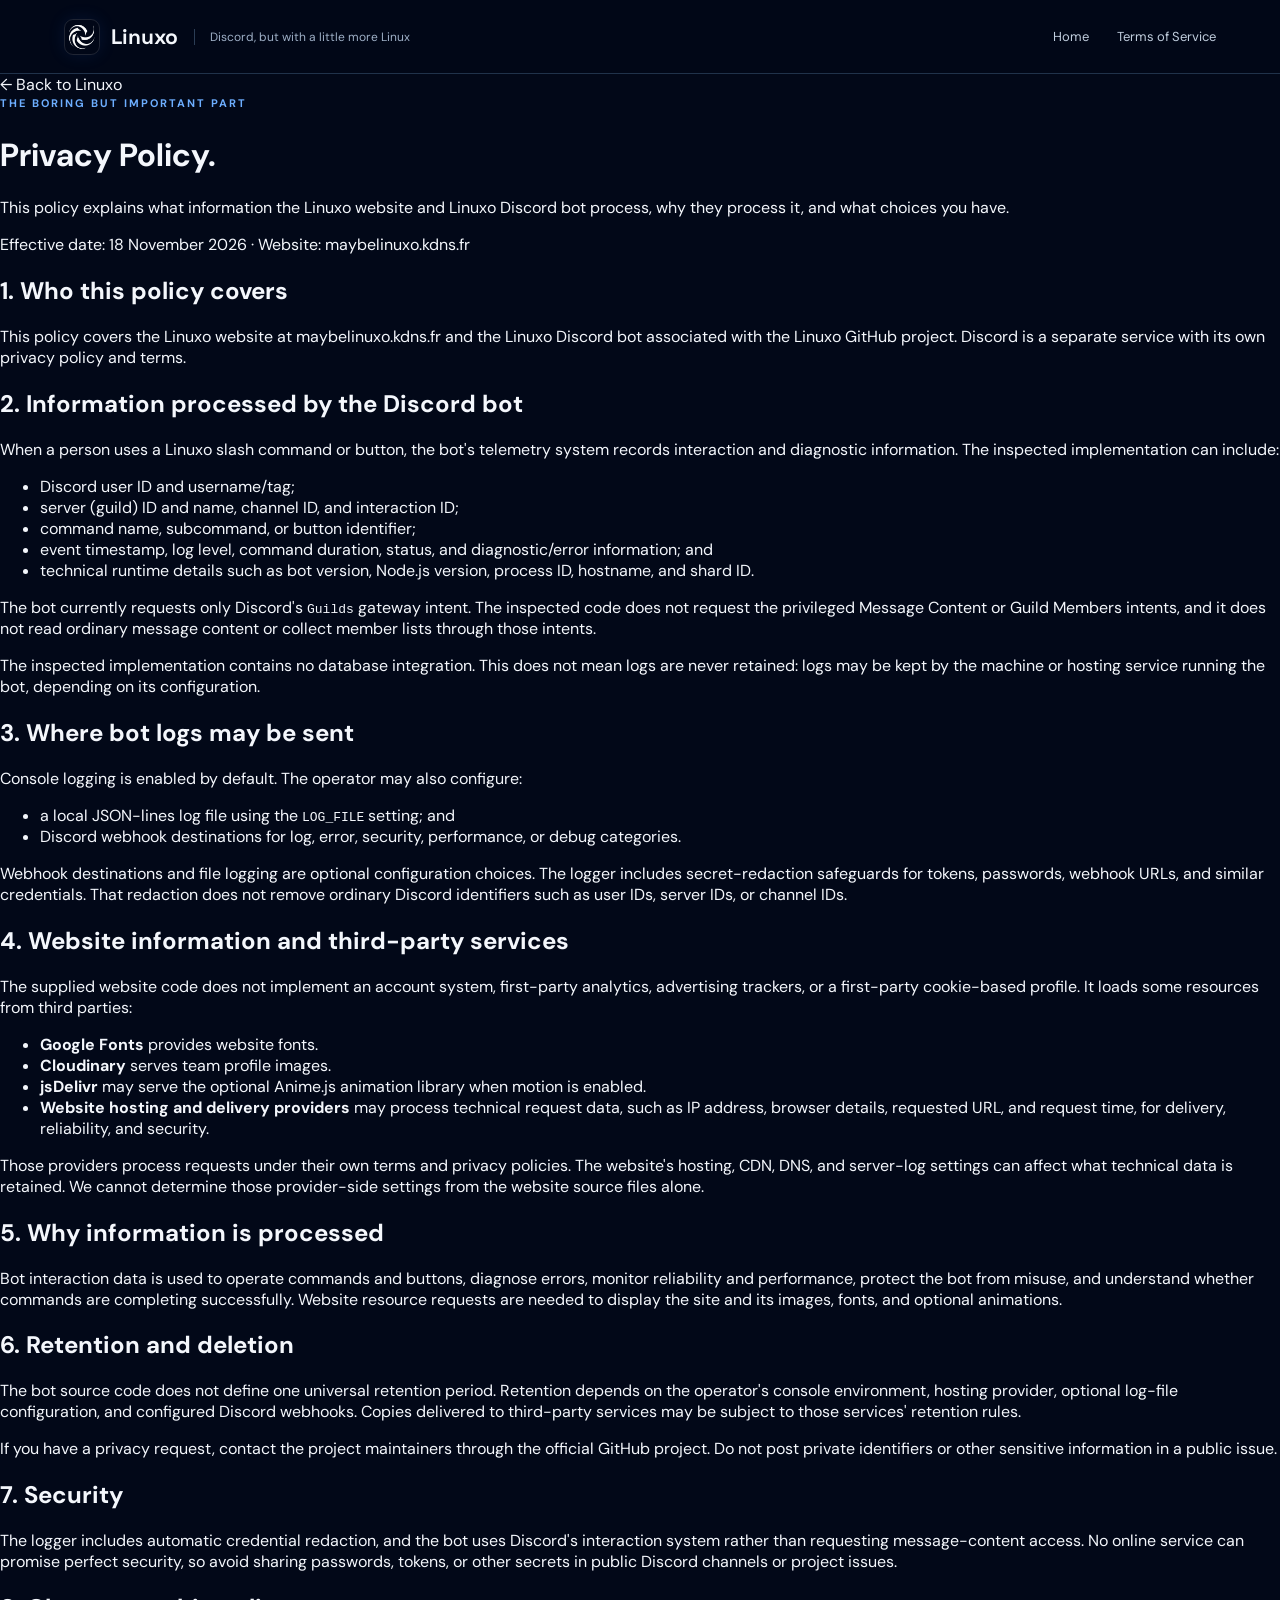
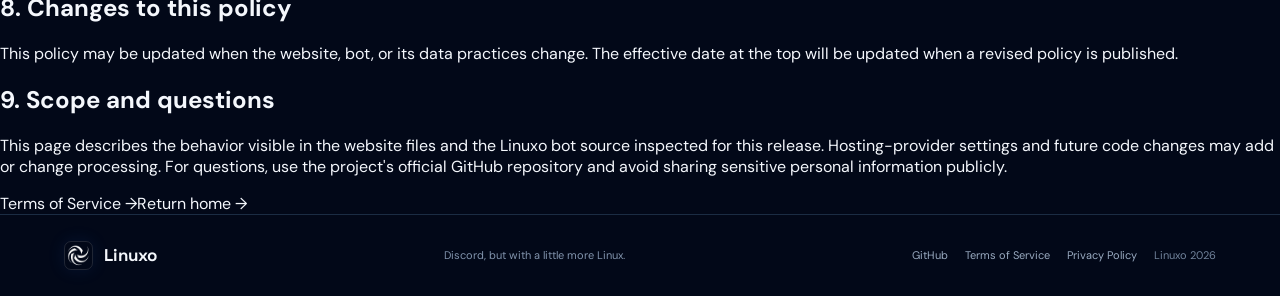
==== privacy.html @ 860e8ca4 "Update Linuxo website" ====
<!doctype html>
<html lang="en">
<head>
<meta charset="utf-8">
<meta name="viewport" content="width=device-width, initial-scale=1">
<meta name="theme-color" content="#020818">
<meta name="description" content="Privacy Policy for the Linuxo website and Discord bot.">
<title>Privacy Policy | Linuxo</title>
<link rel="preconnect" href="https://fonts.googleapis.com">
<link rel="preconnect" href="https://fonts.gstatic.com" crossorigin>
<link href="https://fonts.googleapis.com/css2?family=DM+Sans:wght@400;500;600;700&family=Space+Grotesk:wght@400;500;600;700&display=swap" rel="stylesheet">
<link rel="stylesheet" href="styles.css">
</head>
<body class="legal-body">
<header class="topbar">
 <a class="brand" href="index.html" aria-label="Linuxo home"><img class="brand-logo" src="linuxo-logo.png" alt=""><b>Linuxo</b><span class="tagline">Discord, but with a little more Linux</span></a>
 <nav aria-label="Main navigation"><a href="index.html">Home</a><a href="terms.html">Terms of Service</a></nav>
</header>
<main class="legal-main">
 <a class="legal-back" href="index.html">← Back to Linuxo</a>
 <p class="eyebrow">THE BORING BUT IMPORTANT PART</p>
 <h1>Privacy <span>Policy.</span></h1>
 <p class="legal-lead">This policy explains what information the Linuxo website and Linuxo Discord bot process, why they process it, and what choices you have.</p>
 <p class="legal-updated">Effective date: 18 November 2026 · Website: <a href="https://maybelinuxo.kdns.fr">maybelinuxo.kdns.fr</a></p>

 <section class="legal-section"><h2>1. Who this policy covers</h2><p>This policy covers the Linuxo website at maybelinuxo.kdns.fr and the Linuxo Discord bot associated with the <a href="https://github.com/Krishnadehariyareturns/Linuxo-Is-On" target="_blank" rel="noopener noreferrer">Linuxo GitHub project</a>. Discord is a separate service with its own privacy policy and terms.</p></section>
 <section class="legal-section"><h2>2. Information processed by the Discord bot</h2><p>When a person uses a Linuxo slash command or button, the bot's telemetry system records interaction and diagnostic information. The inspected implementation can include:</p><ul><li>Discord user ID and username/tag;</li><li>server (guild) ID and name, channel ID, and interaction ID;</li><li>command name, subcommand, or button identifier;</li><li>event timestamp, log level, command duration, status, and diagnostic/error information; and</li><li>technical runtime details such as bot version, Node.js version, process ID, hostname, and shard ID.</li></ul><p>The bot currently requests only Discord's <code>Guilds</code> gateway intent. The inspected code does not request the privileged Message Content or Guild Members intents, and it does not read ordinary message content or collect member lists through those intents.</p><p>The inspected implementation contains no database integration. This does not mean logs are never retained: logs may be kept by the machine or hosting service running the bot, depending on its configuration.</p></section>
 <section class="legal-section"><h2>3. Where bot logs may be sent</h2><p>Console logging is enabled by default. The operator may also configure:</p><ul><li>a local JSON-lines log file using the <code>LOG_FILE</code> setting; and</li><li>Discord webhook destinations for log, error, security, performance, or debug categories.</li></ul><p>Webhook destinations and file logging are optional configuration choices. The logger includes secret-redaction safeguards for tokens, passwords, webhook URLs, and similar credentials. That redaction does not remove ordinary Discord identifiers such as user IDs, server IDs, or channel IDs.</p></section>
 <section class="legal-section"><h2>4. Website information and third-party services</h2><p>The supplied website code does not implement an account system, first-party analytics, advertising trackers, or a first-party cookie-based profile. It loads some resources from third parties:</p><ul><li><strong>Google Fonts</strong> provides website fonts.</li><li><strong>Cloudinary</strong> serves team profile images.</li><li><strong>jsDelivr</strong> may serve the optional Anime.js animation library when motion is enabled.</li><li><strong>Website hosting and delivery providers</strong> may process technical request data, such as IP address, browser details, requested URL, and request time, for delivery, reliability, and security.</li></ul><p>Those providers process requests under their own terms and privacy policies. The website's hosting, CDN, DNS, and server-log settings can affect what technical data is retained. We cannot determine those provider-side settings from the website source files alone.</p></section>
 <section class="legal-section"><h2>5. Why information is processed</h2><p>Bot interaction data is used to operate commands and buttons, diagnose errors, monitor reliability and performance, protect the bot from misuse, and understand whether commands are completing successfully. Website resource requests are needed to display the site and its images, fonts, and optional animations.</p></section>
 <section class="legal-section"><h2>6. Retention and deletion</h2><p>The bot source code does not define one universal retention period. Retention depends on the operator's console environment, hosting provider, optional log-file configuration, and configured Discord webhooks. Copies delivered to third-party services may be subject to those services' retention rules.</p><p>If you have a privacy request, contact the project maintainers through the <a href="https://github.com/Krishnadehariyareturns/Linuxo-Is-On" target="_blank" rel="noopener noreferrer">official GitHub project</a>. Do not post private identifiers or other sensitive information in a public issue.</p></section>
 <section class="legal-section"><h2>7. Security</h2><p>The logger includes automatic credential redaction, and the bot uses Discord's interaction system rather than requesting message-content access. No online service can promise perfect security, so avoid sharing passwords, tokens, or other secrets in public Discord channels or project issues.</p></section>
 <section class="legal-section"><h2>8. Changes to this policy</h2><p>This policy may be updated when the website, bot, or its data practices change. The effective date at the top will be updated when a revised policy is published.</p></section>
 <section class="legal-section"><h2>9. Scope and questions</h2><p>This page describes the behavior visible in the website files and the Linuxo bot source inspected for this release. Hosting-provider settings and future code changes may add or change processing. For questions, use the project's official GitHub repository and avoid sharing sensitive personal information publicly.</p></section>
 <div class="legal-footer"><a href="terms.html">Terms of Service →</a><a href="index.html">Return home →</a></div>
</main>
<footer class="site-footer"><a class="footer-brand" href="index.html"><img class="brand-logo footer-logo" src="linuxo-logo.png" alt=""><b>Linuxo</b></a><p>Discord, but with a little more Linux.</p><nav class="footer-links" aria-label="Footer links"><a href="https://github.com/Krishnadehariyareturns/Linuxo-Is-On" target="_blank" rel="noopener noreferrer">GitHub</a><a href="terms.html">Terms of Service</a><a href="privacy.html">Privacy Policy</a><span class="copyright">Linuxo 2026</span></nav></footer>
</body>
</html>
---- styles.css ----
*{box-sizing:border-box}
:root{--bg:#020818;--surface:#0a1728;--blue:#3988ff;--text:#f4f7fc;--muted:#a9b9ce;--line:#1c3049;--font:'DM Sans',sans-serif;--display:'Space Grotesk',sans-serif;--serif:'Cormorant Garamond',serif}
html{scroll-behavior:smooth;scroll-padding-top:82px}
body{margin:0;background:var(--bg);color:var(--text);font-family:var(--font);overflow-x:hidden}
a{color:inherit;text-decoration:none}
.topbar{min-height:74px;display:flex;align-items:center;justify-content:space-between;gap:28px;padding:0 max(5%,calc((100% - 1240px)/2));border-bottom:1px solid #20324a;position:sticky;top:0;z-index:10;background:#020818f2;backdrop-filter:blur(16px)}
.brand,.footer-brand{display:flex;align-items:center;gap:11px;white-space:nowrap}.brand b,.footer-brand b{font:700 21px var(--display)}.brand-logo{width:36px;height:36px;display:block;object-fit:cover;border-radius:9px;border:1px solid rgba(255,255,255,.12);box-shadow:0 0 18px rgba(50,132,255,.10)}.tagline{font-size:12px;color:#9eafc6;border-left:1px solid #2b3d55;padding-left:15px;margin-left:5px}
.topbar nav{display:flex;align-items:center;gap:28px}.topbar nav>a{font-size:13px;color:#c1cede;transition:color .2s}.topbar nav>a:hover,.topbar nav>a.active{color:#6eafff}.nav-join{border:1px solid #355d92;border-radius:8px;padding:10px 15px;color:#fff}.menu-toggle{display:none}
.hero{width:min(1240px,90%);margin:auto;min-height:480px;padding:48px 0 40px;display:grid;grid-template-columns:1.02fr .98fr;align-items:center;gap:30px;border-bottom:1px solid var(--line)}.hero-copy{position:relative;z-index:1}.eyebrow{color:#6daeff;font-weight:700;font-size:11px;letter-spacing:2px;line-height:1.6;margin:0 0 14px}.hero h1{font:700 clamp(42px,5.1vw,66px)/1.04 var(--display);letter-spacing:-2.4px;margin:0}.serif-accent{font-family:var(--serif);font-style:italic;font-weight:600;letter-spacing:-.045em;font-size:1.08em}.hero h1 span,.developer-head h2 span,.faq h2 span{color:#4a94ff}.intro{font-size:16px;line-height:1.75;color:#b6c5d9;max-width:510px;margin:20px 0 28px}.actions{display:flex;gap:12px;align-items:center;flex-wrap:wrap}.btn{min-height:46px;display:inline-flex;align-items:center;justify-content:center;gap:15px;padding:0 18px;border-radius:8px;font-size:13px;font-weight:700;transition:background .2s,border-color .2s,transform .2s}.btn:hover{transform:translateY(-2px);outline:1px solid var(--blue);outline-offset:2px;box-shadow:0 0 0 4px rgba(57,136,255,.12),0 0 22px rgba(57,136,255,.12)}.primary{background:#2676e8;color:#fff;border:1px solid #3988ff}.primary:hover{background:#3988ff;border-color:#78b3ff}.secondary{border:1px solid #344a65;color:#e2eaf5;background:#0b1727}.secondary:hover{border-color:#3988ff}.hero-visual{min-width:0;display:grid;place-items:center;overflow:hidden}.hero-art{display:block;width:100%;max-width:540px;height:auto;object-fit:contain;mix-blend-mode:screen;-webkit-mask-image:radial-gradient(ellipse at center,#000 88%,rgba(0,0,0,.94) 93%,transparent 100%);mask-image:radial-gradient(ellipse at center,#000 88%,rgba(0,0,0,.94) 93%,transparent 100%)}
.feature-strip{width:min(1240px,90%);margin:auto;display:grid;grid-template-columns:repeat(4,minmax(0,1fr));padding:34px 0 39px;border-bottom:1px solid var(--line)}.feature{padding:8px 24px 8px 20px;border-left:1px solid #23364e}.feature:first-child{border-left:0;padding-left:0}.feature-number{font:600 11px var(--display);letter-spacing:1.5px;color:#609bea}.feature h3{font:600 17px var(--display);margin:13px 0 9px}.feature p{font-size:13px;line-height:1.7;color:var(--muted);margin:0;max-width:245px}
.section-wrap{width:min(1120px,88%);margin:auto}.developers{padding:68px 0 72px}.developer-head{display:flex;justify-content:space-between;align-items:flex-end;gap:30px;margin-bottom:28px}.developer-head .eyebrow{margin-bottom:8px}.developer-head h2,.faq h2{font:600 clamp(27px,3.3vw,38px)/1.15 var(--display);letter-spacing:-1.2px;margin:0}.developer-head>div>p:last-child{font-size:14px;color:var(--muted);line-height:1.7;max-width:630px;margin:12px 0 0}.text-link,.profile-link{font-size:12px;color:#8bbcff;white-space:nowrap}.text-link span{margin-left:7px}.dev-grid{display:grid;grid-template-columns:repeat(3,minmax(0,1fr));gap:18px;align-items:stretch}.dev-card{padding:24px 22px 22px;border:1px solid #233850;border-radius:12px;background:linear-gradient(145deg,#0b192b,#091423);min-height:260px;transition:border-color .2s,transform .2s}.dev-card:hover{transform:translateY(-3px);border-color:#3a6da9}.avatar{width:68px;height:68px;min-width:68px;border-radius:50%;object-fit:cover;object-position:center;display:block;border:2px solid #395778;margin:0 0 17px;aspect-ratio:1}.dev-card h3{font:600 17px var(--display);margin:0 0 4px}.role{color:#80b4ff;font-size:11px;margin:0 0 13px}.bio{font-size:12px;line-height:1.7;color:#b2c1d5;margin:0 0 19px}.profile-link{display:inline-block;white-space:normal}
.join{min-height:270px;padding:48px 5%;display:grid;place-items:center;text-align:center;border-top:1px solid var(--line);border-bottom:1px solid var(--line);background:linear-gradient(90deg,rgba(2,8,24,.48),rgba(2,8,24,.32) 50%,rgba(2,8,24,.48)),linear-gradient(0deg,rgba(2,8,24,.48),rgba(2,8,24,.2)),url("footer-landscape.webp") center center/cover no-repeat}.join-copy{max-width:680px}.join-copy .eyebrow{margin-bottom:10px}.join h2{font:600 clamp(30px,4vw,42px)/1.15 var(--display);letter-spacing:-1.4px;margin:0}.join-copy>p:not(.eyebrow){font-size:14px;line-height:1.7;color:#b5c5d9;margin:13px 0 22px}.faq{display:grid;grid-template-columns:1fr 1fr;gap:40px;align-items:center;padding-top:48px;padding-bottom:48px}.faq .eyebrow{margin-bottom:9px}.faq>p{font-size:13px;line-height:1.8;color:var(--muted);margin:0}
.site-footer{min-height:82px;display:flex;align-items:center;justify-content:space-between;gap:18px;padding:17px max(5%,calc((100% - 1240px)/2));border-top:1px solid #1b2c43}.site-footer .footer-brand b{font-size:17px}.footer-logo{width:29px;height:29px;border-radius:7px}.site-footer>p{font-size:11px;color:#8294ad}.footer-links{display:flex;align-items:center;justify-content:flex-end;flex-wrap:wrap;gap:17px}.footer-links a,.footer-unavailable,.copyright{font-size:11px;color:#9aabc1;white-space:nowrap}.footer-links a{transition:color .2s,text-shadow .2s}.footer-links a:hover{color:#fff;text-shadow:0 0 12px rgba(57,136,255,.55)}.footer-unavailable{color:#64748b;cursor:default}.copyright{color:#71839b}
.reveal{opacity:0;transform:translateY(12px);transition:opacity .55s ease,transform .55s ease}.reveal.visible{opacity:1;transform:translateY(0)}
@media(max-width:900px){.topbar{padding-inline:5%}.tagline{display:none}.topbar nav{gap:18px}.hero{width:90%;min-height:420px;gap:10px}.hero h1{font-size:clamp(40px,5.5vw,54px)}.hero-art{width:110%}.feature{padding-right:14px;padding-left:15px}.dev-grid{grid-template-columns:repeat(2,minmax(0,1fr))}.dev-card{min-height:250px}.section-wrap{width:90%}}
@media(max-width:620px){.topbar{height:65px;min-height:65px;padding:0 5%}.brand b{font-size:19px}.brand-mark{width:31px;height:31px}.menu-toggle{display:flex;flex-direction:column;gap:5px;background:transparent;border:1px solid #2b3f59;border-radius:7px;padding:9px}.menu-toggle i{width:18px;height:2px;background:#d8e6f8;display:block}.topbar nav{display:none;position:absolute;left:0;right:0;top:64px;background:#020818fb;padding:10px 5% 18px;align-items:stretch;gap:0;border-bottom:1px solid #243a55}.topbar nav.open{display:flex;flex-direction:column}.topbar nav>a{padding:13px 0;border-bottom:1px solid #1a2b41}.topbar nav>a.active:after{display:none}.nav-join{text-align:center;margin-top:12px;padding:12px}.hero{width:88%;grid-template-columns:1fr;padding:44px 0 25px;gap:0}.hero h1{font-size:clamp(39px,10vw,52px);letter-spacing:-1.8px}.intro{font-size:14px;line-height:1.7;margin:16px 0 22px}.actions{gap:9px}.btn{font-size:12px;min-height:44px;padding:0 14px}.hero-visual{margin-top:12px;max-height:300px}.hero-art{width:100%;max-width:390px}.feature-strip{width:88%;grid-template-columns:1fr 1fr;padding:22px 0 28px;gap:0}.feature{padding:14px 12px;border-left:1px solid #23364e;border-top:1px solid #23364e}.feature:nth-child(odd){border-left:0;padding-left:0}.feature:nth-child(-n+2){border-top:0}.feature h3{font-size:14px;margin:10px 0 7px}.feature p{font-size:11px;line-height:1.65}.developers{padding:45px 0}.developer-head{align-items:flex-start;flex-direction:column;gap:17px;margin-bottom:22px}.developer-head h2,.faq h2{font-size:29px}.developer-head>div>p:last-child{font-size:12px}.dev-grid{gap:10px}.dev-card{padding:16px 13px;min-height:250px}.avatar{width:56px;height:56px;min-width:56px;margin-bottom:13px}.dev-card h3{font-size:15px}.role{font-size:10px;margin-bottom:10px}.bio{font-size:11px;line-height:1.65}.join{min-height:230px;padding:38px 6%;background-position:center,center,left center}.join h2{font-size:30px}.join-copy>p:not(.eyebrow){font-size:12px}.faq{grid-template-columns:1fr;gap:13px;padding-top:37px;padding-bottom:37px}footer{padding:16px 5%;flex-wrap:wrap;gap:12px}footer>p{display:none}footer>div{gap:15px}footer>div a{font-size:11px}}
@media(max-width:620px){.dev-grid{grid-template-columns:1fr}.dev-card{min-height:0}.avatar{width:60px;height:60px;min-width:60px}}
@media(max-width:360px){.dev-grid{grid-template-columns:1fr}.dev-card{min-height:235px}.actions .btn{flex:1}.feature h3{font-size:13px}}
@media(prefers-reduced-motion:reduce){*,*::before,*::after{animation-duration:.01ms!important;transition-duration:.01ms!important;scroll-behavior:auto!important}.reveal{opacity:1;transform:none}}

/* Subtle Linear-inspired motion and interaction polish */
.hero{position:relative}
.hero:before{content:"";position:absolute;inset:4% 0 8% 8%;pointer-events:none;background:radial-gradient(ellipse at 72% 48%,rgba(36,112,230,.12),transparent 56%);filter:blur(24px);opacity:.8;animation:ambient-drift 9s ease-in-out infinite alternate}
.hero-copy,.hero-visual{will-change:opacity,transform}
.reveal{transition:opacity .72s cubic-bezier(.2,.7,.2,1),transform .72s cubic-bezier(.2,.7,.2,1)}
.feature:nth-child(2){transition-delay:.08s}.feature:nth-child(3){transition-delay:.16s}.feature:nth-child(4){transition-delay:.24s}
.dev-card:nth-child(2){transition-delay:.08s}.dev-card:nth-child(3){transition-delay:.16s}.dev-card:nth-child(4){transition-delay:.24s}
.reveal-section{opacity:0;transform:translateY(16px);transition:opacity .8s ease,transform .8s ease}
.reveal-section.visible{opacity:1;transform:translateY(0)}
a:focus-visible,button:focus-visible{outline:2px solid var(--blue);outline-offset:4px;border-radius:5px}
@keyframes ambient-drift{from{transform:translate3d(-1%,0,0) scale(.96)}to{transform:translate3d(1.5%,1%,0) scale(1.04)}}
@media(max-width:620px){.site-footer{align-items:flex-start;flex-direction:column;gap:13px}.footer-links{justify-content:flex-start;gap:12px 16px}.site-footer>p{display:block;margin:0}}
@media(prefers-reduced-motion:reduce){.hero:before{animation:none}.reveal-section{opacity:1;transform:none}}
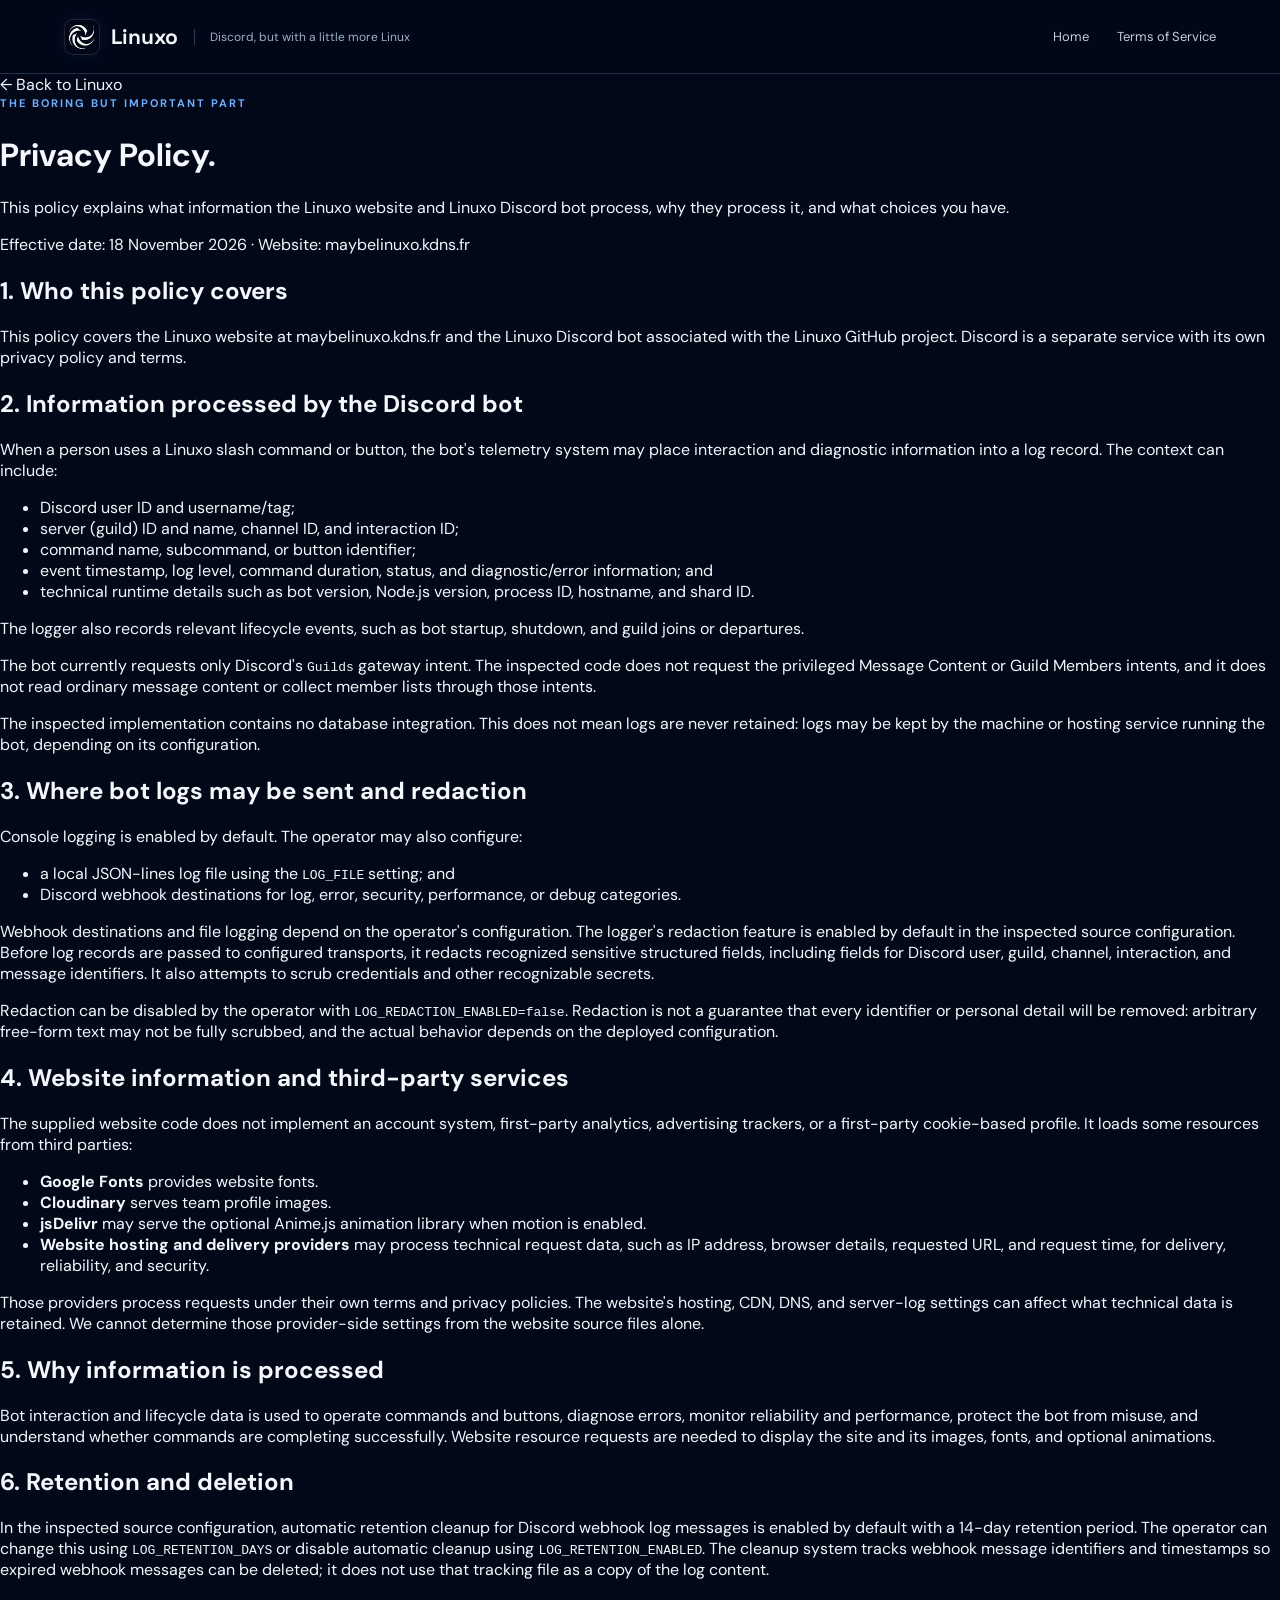
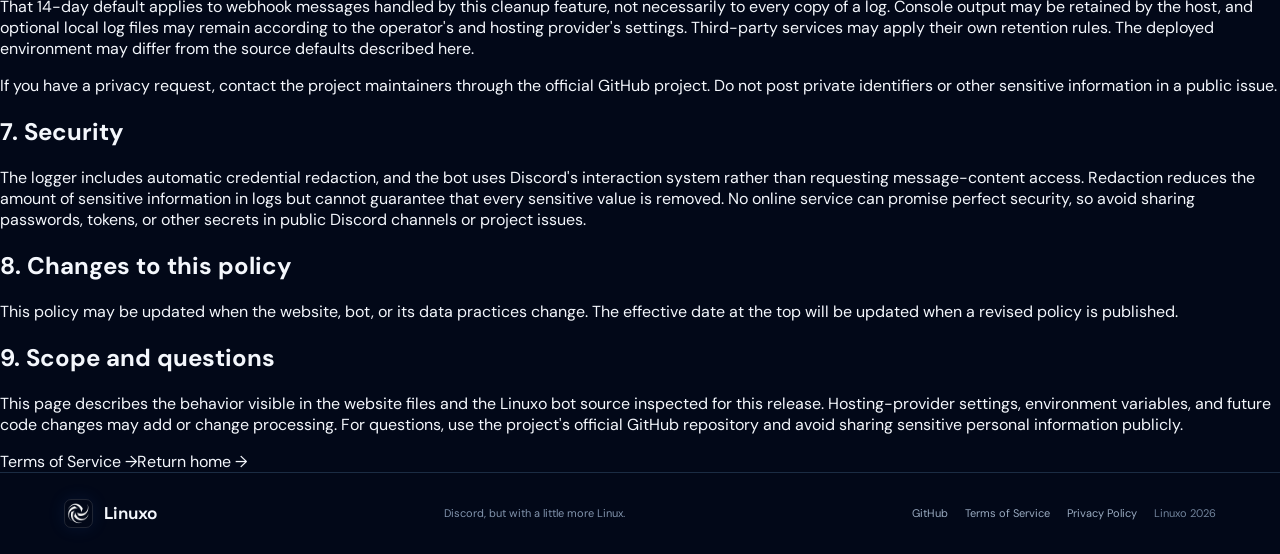
==== commit 771c6024: "Correct privacy policy logging and retention details" ====
--- a/privacy.html
+++ b/privacy.html
@@ -24,16 +24,16 @@
  <p class="legal-updated">Effective date: 18 November 2026 · Website: <a href="https://maybelinuxo.kdns.fr">maybelinuxo.kdns.fr</a></p>
 
  <section class="legal-section"><h2>1. Who this policy covers</h2><p>This policy covers the Linuxo website at maybelinuxo.kdns.fr and the Linuxo Discord bot associated with the <a href="https://github.com/Krishnadehariyareturns/Linuxo-Is-On" target="_blank" rel="noopener noreferrer">Linuxo GitHub project</a>. Discord is a separate service with its own privacy policy and terms.</p></section>
- <section class="legal-section"><h2>2. Information processed by the Discord bot</h2><p>When a person uses a Linuxo slash command or button, the bot's telemetry system records interaction and diagnostic information. The inspected implementation can include:</p><ul><li>Discord user ID and username/tag;</li><li>server (guild) ID and name, channel ID, and interaction ID;</li><li>command name, subcommand, or button identifier;</li><li>event timestamp, log level, command duration, status, and diagnostic/error information; and</li><li>technical runtime details such as bot version, Node.js version, process ID, hostname, and shard ID.</li></ul><p>The bot currently requests only Discord's <code>Guilds</code> gateway intent. The inspected code does not request the privileged Message Content or Guild Members intents, and it does not read ordinary message content or collect member lists through those intents.</p><p>The inspected implementation contains no database integration. This does not mean logs are never retained: logs may be kept by the machine or hosting service running the bot, depending on its configuration.</p></section>
- <section class="legal-section"><h2>3. Where bot logs may be sent</h2><p>Console logging is enabled by default. The operator may also configure:</p><ul><li>a local JSON-lines log file using the <code>LOG_FILE</code> setting; and</li><li>Discord webhook destinations for log, error, security, performance, or debug categories.</li></ul><p>Webhook destinations and file logging are optional configuration choices. The logger includes secret-redaction safeguards for tokens, passwords, webhook URLs, and similar credentials. That redaction does not remove ordinary Discord identifiers such as user IDs, server IDs, or channel IDs.</p></section>
+ <section class="legal-section"><h2>2. Information processed by the Discord bot</h2><p>When a person uses a Linuxo slash command or button, the bot's telemetry system may place interaction and diagnostic information into a log record. The context can include:</p><ul><li>Discord user ID and username/tag;</li><li>server (guild) ID and name, channel ID, and interaction ID;</li><li>command name, subcommand, or button identifier;</li><li>event timestamp, log level, command duration, status, and diagnostic/error information; and</li><li>technical runtime details such as bot version, Node.js version, process ID, hostname, and shard ID.</li></ul><p>The logger also records relevant lifecycle events, such as bot startup, shutdown, and guild joins or departures.</p><p>The bot currently requests only Discord's <code>Guilds</code> gateway intent. The inspected code does not request the privileged Message Content or Guild Members intents, and it does not read ordinary message content or collect member lists through those intents.</p><p>The inspected implementation contains no database integration. This does not mean logs are never retained: logs may be kept by the machine or hosting service running the bot, depending on its configuration.</p></section>
+ <section class="legal-section"><h2>3. Where bot logs may be sent and redaction</h2><p>Console logging is enabled by default. The operator may also configure:</p><ul><li>a local JSON-lines log file using the <code>LOG_FILE</code> setting; and</li><li>Discord webhook destinations for log, error, security, performance, or debug categories.</li></ul><p>Webhook destinations and file logging depend on the operator's configuration. The logger's redaction feature is enabled by default in the inspected source configuration. Before log records are passed to configured transports, it redacts recognized sensitive structured fields, including fields for Discord user, guild, channel, interaction, and message identifiers. It also attempts to scrub credentials and other recognizable secrets.</p><p>Redaction can be disabled by the operator with <code>LOG_REDACTION_ENABLED=false</code>. Redaction is not a guarantee that every identifier or personal detail will be removed: arbitrary free-form text may not be fully scrubbed, and the actual behavior depends on the deployed configuration.</p></section>
  <section class="legal-section"><h2>4. Website information and third-party services</h2><p>The supplied website code does not implement an account system, first-party analytics, advertising trackers, or a first-party cookie-based profile. It loads some resources from third parties:</p><ul><li><strong>Google Fonts</strong> provides website fonts.</li><li><strong>Cloudinary</strong> serves team profile images.</li><li><strong>jsDelivr</strong> may serve the optional Anime.js animation library when motion is enabled.</li><li><strong>Website hosting and delivery providers</strong> may process technical request data, such as IP address, browser details, requested URL, and request time, for delivery, reliability, and security.</li></ul><p>Those providers process requests under their own terms and privacy policies. The website's hosting, CDN, DNS, and server-log settings can affect what technical data is retained. We cannot determine those provider-side settings from the website source files alone.</p></section>
- <section class="legal-section"><h2>5. Why information is processed</h2><p>Bot interaction data is used to operate commands and buttons, diagnose errors, monitor reliability and performance, protect the bot from misuse, and understand whether commands are completing successfully. Website resource requests are needed to display the site and its images, fonts, and optional animations.</p></section>
- <section class="legal-section"><h2>6. Retention and deletion</h2><p>The bot source code does not define one universal retention period. Retention depends on the operator's console environment, hosting provider, optional log-file configuration, and configured Discord webhooks. Copies delivered to third-party services may be subject to those services' retention rules.</p><p>If you have a privacy request, contact the project maintainers through the <a href="https://github.com/Krishnadehariyareturns/Linuxo-Is-On" target="_blank" rel="noopener noreferrer">official GitHub project</a>. Do not post private identifiers or other sensitive information in a public issue.</p></section>
- <section class="legal-section"><h2>7. Security</h2><p>The logger includes automatic credential redaction, and the bot uses Discord's interaction system rather than requesting message-content access. No online service can promise perfect security, so avoid sharing passwords, tokens, or other secrets in public Discord channels or project issues.</p></section>
+ <section class="legal-section"><h2>5. Why information is processed</h2><p>Bot interaction and lifecycle data is used to operate commands and buttons, diagnose errors, monitor reliability and performance, protect the bot from misuse, and understand whether commands are completing successfully. Website resource requests are needed to display the site and its images, fonts, and optional animations.</p></section>
+ <section class="legal-section"><h2>6. Retention and deletion</h2><p>In the inspected source configuration, automatic retention cleanup for Discord webhook log messages is enabled by default with a 14-day retention period. The operator can change this using <code>LOG_RETENTION_DAYS</code> or disable automatic cleanup using <code>LOG_RETENTION_ENABLED</code>. The cleanup system tracks webhook message identifiers and timestamps so expired webhook messages can be deleted; it does not use that tracking file as a copy of the log content.</p><p>That 14-day default applies to webhook messages handled by this cleanup feature, not necessarily to every copy of a log. Console output may be retained by the host, and optional local log files may remain according to the operator's and hosting provider's settings. Third-party services may apply their own retention rules. The deployed environment may differ from the source defaults described here.</p><p>If you have a privacy request, contact the project maintainers through the <a href="https://github.com/Krishnadehariyareturns/Linuxo-Is-On" target="_blank" rel="noopener noreferrer">official GitHub project</a>. Do not post private identifiers or other sensitive information in a public issue.</p></section>
+ <section class="legal-section"><h2>7. Security</h2><p>The logger includes automatic credential redaction, and the bot uses Discord's interaction system rather than requesting message-content access. Redaction reduces the amount of sensitive information in logs but cannot guarantee that every sensitive value is removed. No online service can promise perfect security, so avoid sharing passwords, tokens, or other secrets in public Discord channels or project issues.</p></section>
  <section class="legal-section"><h2>8. Changes to this policy</h2><p>This policy may be updated when the website, bot, or its data practices change. The effective date at the top will be updated when a revised policy is published.</p></section>
- <section class="legal-section"><h2>9. Scope and questions</h2><p>This page describes the behavior visible in the website files and the Linuxo bot source inspected for this release. Hosting-provider settings and future code changes may add or change processing. For questions, use the project's official GitHub repository and avoid sharing sensitive personal information publicly.</p></section>
+ <section class="legal-section"><h2>9. Scope and questions</h2><p>This page describes the behavior visible in the website files and the Linuxo bot source inspected for this release. Hosting-provider settings, environment variables, and future code changes may add or change processing. For questions, use the project's official GitHub repository and avoid sharing sensitive personal information publicly.</p></section>
  <div class="legal-footer"><a href="terms.html">Terms of Service →</a><a href="index.html">Return home →</a></div>
 </main>
 <footer class="site-footer"><a class="footer-brand" href="index.html"><img class="brand-logo footer-logo" src="linuxo-logo.png" alt=""><b>Linuxo</b></a><p>Discord, but with a little more Linux.</p><nav class="footer-links" aria-label="Footer links"><a href="https://github.com/Krishnadehariyareturns/Linuxo-Is-On" target="_blank" rel="noopener noreferrer">GitHub</a><a href="terms.html">Terms of Service</a><a href="privacy.html">Privacy Policy</a><span class="copyright">Linuxo 2026</span></nav></footer>
 </body>
-</html>
+</html>
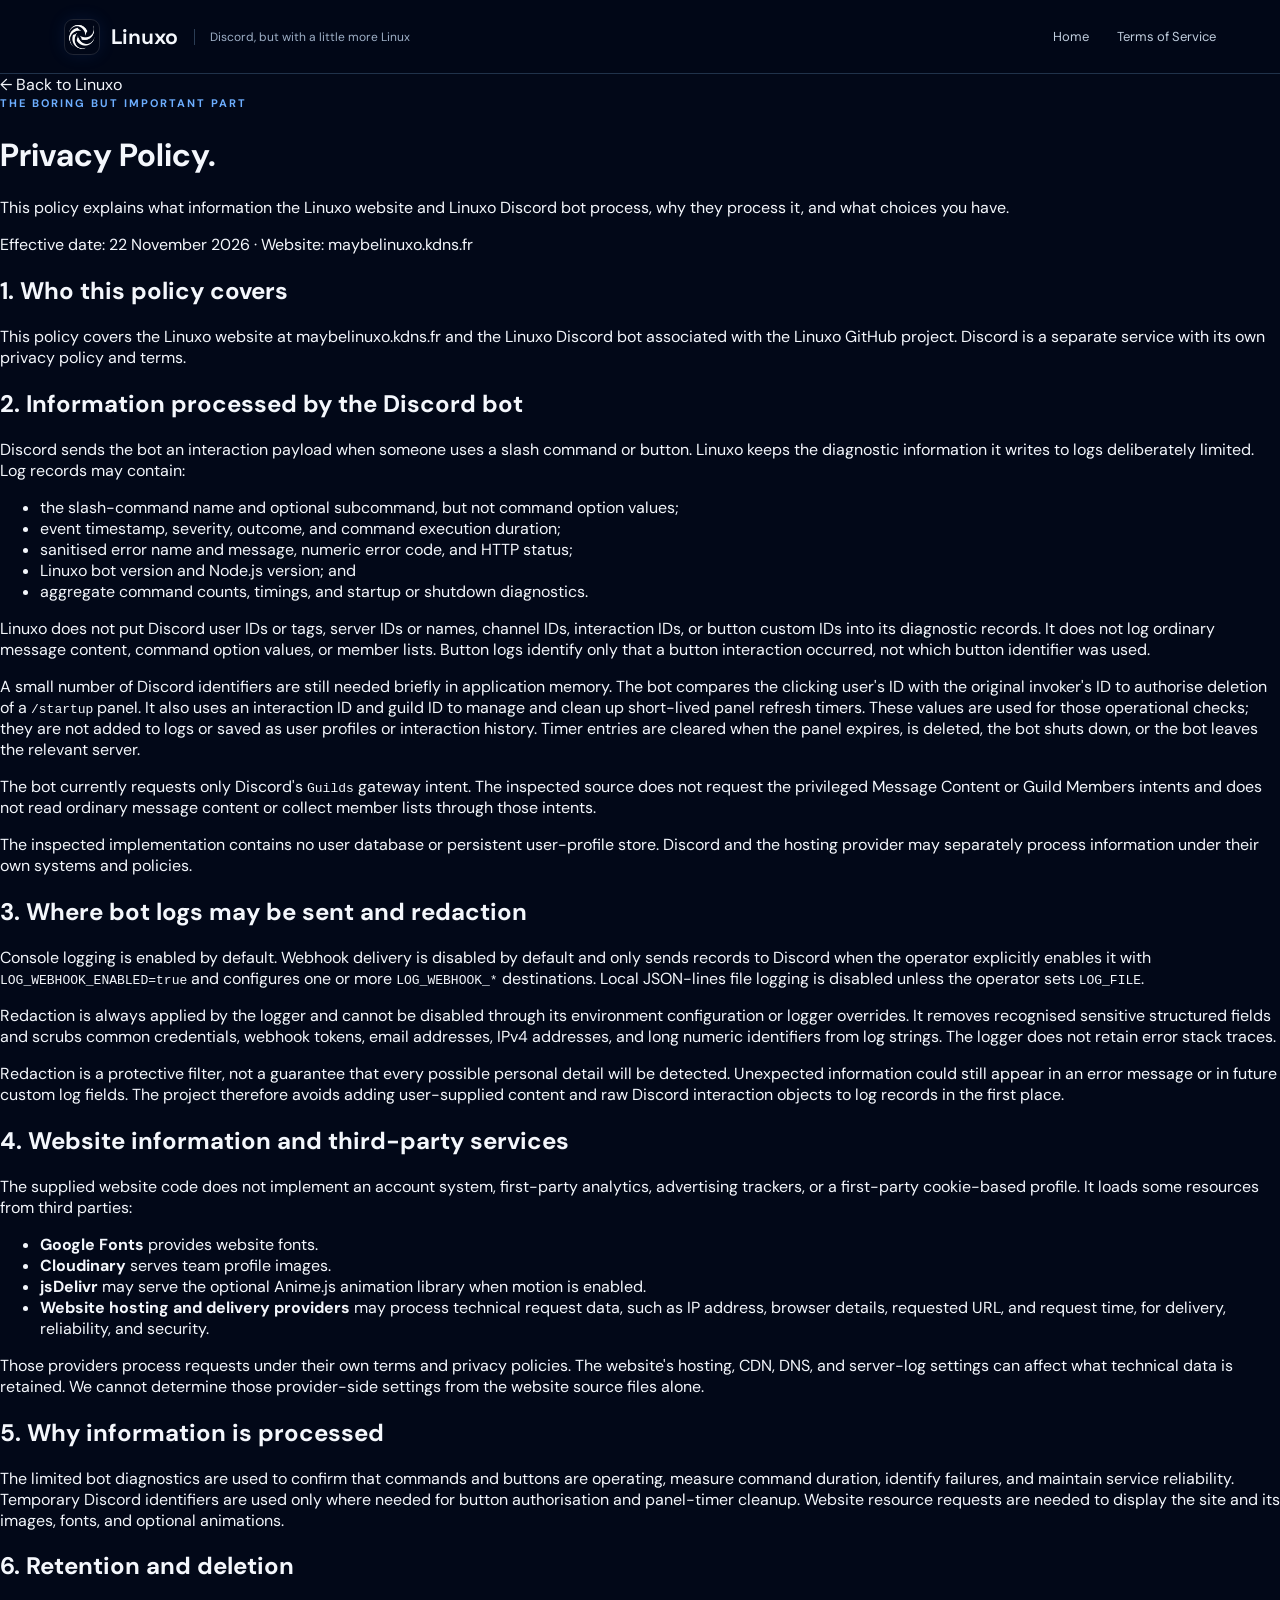
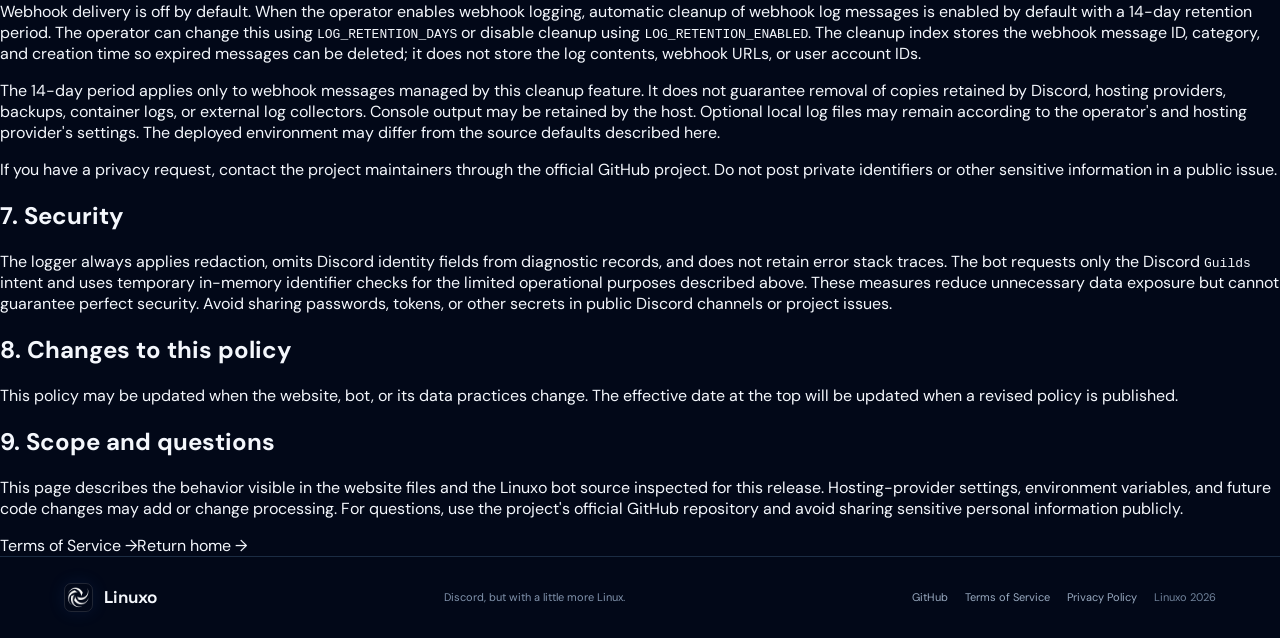
==== commit b67ab1b4: "Document minimal bot data collection" ====
--- a/privacy.html
+++ b/privacy.html
@@ -21,15 +21,35 @@
  <p class="eyebrow">THE BORING BUT IMPORTANT PART</p>
  <h1>Privacy <span>Policy.</span></h1>
  <p class="legal-lead">This policy explains what information the Linuxo website and Linuxo Discord bot process, why they process it, and what choices you have.</p>
- <p class="legal-updated">Effective date: 18 November 2026 · Website: <a href="https://maybelinuxo.kdns.fr">maybelinuxo.kdns.fr</a></p>
+ <p class="legal-updated">Effective date: 22 November 2026 · Website: <a href="https://maybelinuxo.kdns.fr">maybelinuxo.kdns.fr</a></p>
 
  <section class="legal-section"><h2>1. Who this policy covers</h2><p>This policy covers the Linuxo website at maybelinuxo.kdns.fr and the Linuxo Discord bot associated with the <a href="https://github.com/Krishnadehariyareturns/Linuxo-Is-On" target="_blank" rel="noopener noreferrer">Linuxo GitHub project</a>. Discord is a separate service with its own privacy policy and terms.</p></section>
- <section class="legal-section"><h2>2. Information processed by the Discord bot</h2><p>When a person uses a Linuxo slash command or button, the bot's telemetry system may place interaction and diagnostic information into a log record. The context can include:</p><ul><li>Discord user ID and username/tag;</li><li>server (guild) ID and name, channel ID, and interaction ID;</li><li>command name, subcommand, or button identifier;</li><li>event timestamp, log level, command duration, status, and diagnostic/error information; and</li><li>technical runtime details such as bot version, Node.js version, process ID, hostname, and shard ID.</li></ul><p>The logger also records relevant lifecycle events, such as bot startup, shutdown, and guild joins or departures.</p><p>The bot currently requests only Discord's <code>Guilds</code> gateway intent. The inspected code does not request the privileged Message Content or Guild Members intents, and it does not read ordinary message content or collect member lists through those intents.</p><p>The inspected implementation contains no database integration. This does not mean logs are never retained: logs may be kept by the machine or hosting service running the bot, depending on its configuration.</p></section>
- <section class="legal-section"><h2>3. Where bot logs may be sent and redaction</h2><p>Console logging is enabled by default. The operator may also configure:</p><ul><li>a local JSON-lines log file using the <code>LOG_FILE</code> setting; and</li><li>Discord webhook destinations for log, error, security, performance, or debug categories.</li></ul><p>Webhook destinations and file logging depend on the operator's configuration. The logger's redaction feature is enabled by default in the inspected source configuration. Before log records are passed to configured transports, it redacts recognized sensitive structured fields, including fields for Discord user, guild, channel, interaction, and message identifiers. It also attempts to scrub credentials and other recognizable secrets.</p><p>Redaction can be disabled by the operator with <code>LOG_REDACTION_ENABLED=false</code>. Redaction is not a guarantee that every identifier or personal detail will be removed: arbitrary free-form text may not be fully scrubbed, and the actual behavior depends on the deployed configuration.</p></section>
+ <section class="legal-section"><h2>2. Information processed by the Discord bot</h2>
+<p>Discord sends the bot an interaction payload when someone uses a slash command or button. Linuxo keeps the diagnostic information it writes to logs deliberately limited. Log records may contain:</p>
+<ul>
+<li>the slash-command name and optional subcommand, but not command option values;</li>
+<li>event timestamp, severity, outcome, and command execution duration;</li>
+<li>sanitised error name and message, numeric error code, and HTTP status;</li>
+<li>Linuxo bot version and Node.js version; and</li>
+<li>aggregate command counts, timings, and startup or shutdown diagnostics.</li>
+</ul>
+<p>Linuxo does not put Discord user IDs or tags, server IDs or names, channel IDs, interaction IDs, or button custom IDs into its diagnostic records. It does not log ordinary message content, command option values, or member lists. Button logs identify only that a button interaction occurred, not which button identifier was used.</p>
+<p>A small number of Discord identifiers are still needed briefly in application memory. The bot compares the clicking user's ID with the original invoker's ID to authorise deletion of a <code>/startup</code> panel. It also uses an interaction ID and guild ID to manage and clean up short-lived panel refresh timers. These values are used for those operational checks; they are not added to logs or saved as user profiles or interaction history. Timer entries are cleared when the panel expires, is deleted, the bot shuts down, or the bot leaves the relevant server.</p>
+<p>The bot currently requests only Discord's <code>Guilds</code> gateway intent. The inspected source does not request the privileged Message Content or Guild Members intents and does not read ordinary message content or collect member lists through those intents.</p>
+<p>The inspected implementation contains no user database or persistent user-profile store. Discord and the hosting provider may separately process information under their own systems and policies.</p></section>
+ <section class="legal-section"><h2>3. Where bot logs may be sent and redaction</h2>
+<p>Console logging is enabled by default. Webhook delivery is disabled by default and only sends records to Discord when the operator explicitly enables it with <code>LOG_WEBHOOK_ENABLED=true</code> and configures one or more <code>LOG_WEBHOOK_*</code> destinations. Local JSON-lines file logging is disabled unless the operator sets <code>LOG_FILE</code>.</p>
+<p>Redaction is always applied by the logger and cannot be disabled through its environment configuration or logger overrides. It removes recognised sensitive structured fields and scrubs common credentials, webhook tokens, email addresses, IPv4 addresses, and long numeric identifiers from log strings. The logger does not retain error stack traces.</p>
+<p>Redaction is a protective filter, not a guarantee that every possible personal detail will be detected. Unexpected information could still appear in an error message or in future custom log fields. The project therefore avoids adding user-supplied content and raw Discord interaction objects to log records in the first place.</p></section>
  <section class="legal-section"><h2>4. Website information and third-party services</h2><p>The supplied website code does not implement an account system, first-party analytics, advertising trackers, or a first-party cookie-based profile. It loads some resources from third parties:</p><ul><li><strong>Google Fonts</strong> provides website fonts.</li><li><strong>Cloudinary</strong> serves team profile images.</li><li><strong>jsDelivr</strong> may serve the optional Anime.js animation library when motion is enabled.</li><li><strong>Website hosting and delivery providers</strong> may process technical request data, such as IP address, browser details, requested URL, and request time, for delivery, reliability, and security.</li></ul><p>Those providers process requests under their own terms and privacy policies. The website's hosting, CDN, DNS, and server-log settings can affect what technical data is retained. We cannot determine those provider-side settings from the website source files alone.</p></section>
- <section class="legal-section"><h2>5. Why information is processed</h2><p>Bot interaction and lifecycle data is used to operate commands and buttons, diagnose errors, monitor reliability and performance, protect the bot from misuse, and understand whether commands are completing successfully. Website resource requests are needed to display the site and its images, fonts, and optional animations.</p></section>
- <section class="legal-section"><h2>6. Retention and deletion</h2><p>In the inspected source configuration, automatic retention cleanup for Discord webhook log messages is enabled by default with a 14-day retention period. The operator can change this using <code>LOG_RETENTION_DAYS</code> or disable automatic cleanup using <code>LOG_RETENTION_ENABLED</code>. The cleanup system tracks webhook message identifiers and timestamps so expired webhook messages can be deleted; it does not use that tracking file as a copy of the log content.</p><p>That 14-day default applies to webhook messages handled by this cleanup feature, not necessarily to every copy of a log. Console output may be retained by the host, and optional local log files may remain according to the operator's and hosting provider's settings. Third-party services may apply their own retention rules. The deployed environment may differ from the source defaults described here.</p><p>If you have a privacy request, contact the project maintainers through the <a href="https://github.com/Krishnadehariyareturns/Linuxo-Is-On" target="_blank" rel="noopener noreferrer">official GitHub project</a>. Do not post private identifiers or other sensitive information in a public issue.</p></section>
- <section class="legal-section"><h2>7. Security</h2><p>The logger includes automatic credential redaction, and the bot uses Discord's interaction system rather than requesting message-content access. Redaction reduces the amount of sensitive information in logs but cannot guarantee that every sensitive value is removed. No online service can promise perfect security, so avoid sharing passwords, tokens, or other secrets in public Discord channels or project issues.</p></section>
+ <section class="legal-section"><h2>5. Why information is processed</h2>
+<p>The limited bot diagnostics are used to confirm that commands and buttons are operating, measure command duration, identify failures, and maintain service reliability. Temporary Discord identifiers are used only where needed for button authorisation and panel-timer cleanup. Website resource requests are needed to display the site and its images, fonts, and optional animations.</p></section>
+ <section class="legal-section"><h2>6. Retention and deletion</h2>
+<p>Webhook delivery is off by default. When the operator enables webhook logging, automatic cleanup of webhook log messages is enabled by default with a 14-day retention period. The operator can change this using <code>LOG_RETENTION_DAYS</code> or disable cleanup using <code>LOG_RETENTION_ENABLED</code>. The cleanup index stores the webhook message ID, category, and creation time so expired messages can be deleted; it does not store the log contents, webhook URLs, or user account IDs.</p>
+<p>The 14-day period applies only to webhook messages managed by this cleanup feature. It does not guarantee removal of copies retained by Discord, hosting providers, backups, container logs, or external log collectors. Console output may be retained by the host. Optional local log files may remain according to the operator's and hosting provider's settings. The deployed environment may differ from the source defaults described here.</p>
+<p>If you have a privacy request, contact the project maintainers through the <a href="https://github.com/Krishnadehariyareturns/Linuxo-Is-On" target="_blank" rel="noopener noreferrer">official GitHub project</a>. Do not post private identifiers or other sensitive information in a public issue.</p></section>
+ <section class="legal-section"><h2>7. Security</h2>
+<p>The logger always applies redaction, omits Discord identity fields from diagnostic records, and does not retain error stack traces. The bot requests only the Discord <code>Guilds</code> intent and uses temporary in-memory identifier checks for the limited operational purposes described above. These measures reduce unnecessary data exposure but cannot guarantee perfect security. Avoid sharing passwords, tokens, or other secrets in public Discord channels or project issues.</p></section>
  <section class="legal-section"><h2>8. Changes to this policy</h2><p>This policy may be updated when the website, bot, or its data practices change. The effective date at the top will be updated when a revised policy is published.</p></section>
  <section class="legal-section"><h2>9. Scope and questions</h2><p>This page describes the behavior visible in the website files and the Linuxo bot source inspected for this release. Hosting-provider settings, environment variables, and future code changes may add or change processing. For questions, use the project's official GitHub repository and avoid sharing sensitive personal information publicly.</p></section>
  <div class="legal-footer"><a href="terms.html">Terms of Service →</a><a href="index.html">Return home →</a></div>
